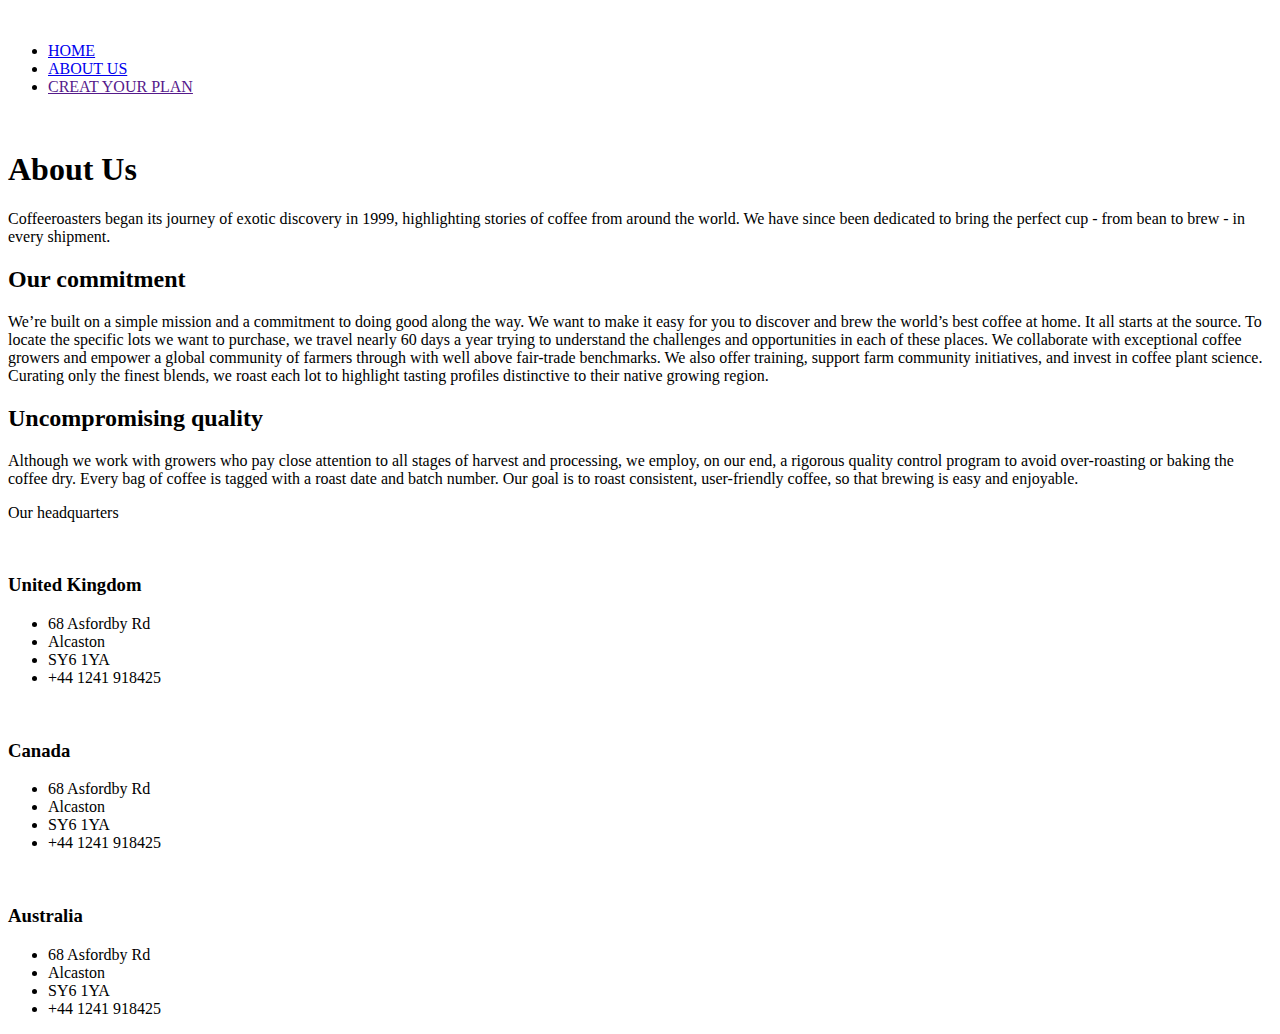
==== aboutus.html @ f8c3ae98 "added about us" ====
<!DOCTYPE html>
<html lang="en">
<head>
    <meta charset="UTF-8">
    <meta name="viewport" content="width=device-width, initial-scale=1.0">
    <title>Document</title>
    <link rel="stylesheet" href="aboutus.css">
</head>
<body>
    <div class="container">
        <nav>
            <img class="sayt-logo" src="./images/Group 5 (3).png" alt="">
            <ul>
                <li><a href="./index.html">HOME</a></li>
                <li><a href="./aboutus.html">ABOUT US</a></li>
                <li><a href="">CREAT YOUR PLAN</a></li>
            </ul>
            <img class="hamburger" src="./images/Combined Shape 2.png" alt="">
        </nav>
        <section class="about-us">
            <div class="about-us__text">
                <h1>About Us</h1>
                <p>Coffeeroasters began its journey of exotic discovery in 1999, highlighting stories of coffee from around the world. We have since been dedicated to bring the perfect cup - from bean to brew - in every shipment.</p>
            </div>
        </section>
        <section class="comintment">
            <div class="comintment-img"></div>
            <div class="comintment-text">
                <h2>Our commitment</h2>
                <p>We’re built on a simple mission and a commitment to doing good along the way. We want to make it easy for you to discover and brew the world’s best coffee at home. It all starts at the source. To locate the specific lots we want to purchase, we travel nearly 60 days a year trying to understand the challenges and opportunities in each of these places. We collaborate with exceptional coffee growers and empower a global community of farmers through with well above fair-trade benchmarks. We also offer training, support farm community initiatives, and invest in coffee plant science. Curating only the finest blends, we roast each lot to highlight tasting profiles distinctive to their native growing region.</p>
            </div>
        </section>
        <section class="quality">
           <div class="quality-text"> 
                <h2>Uncompromising quality</h2>
                <p>Although we work with growers who pay close attention to all stages of harvest and processing, we employ, on our end, a rigorous quality control program to avoid over-roasting or baking the coffee dry. Every bag of coffee is tagged with a roast date and batch number. Our goal is to roast consistent, user-friendly coffee, so that brewing is easy and enjoyable.</p>
            </div>
            <div class="quality-img">
                
            </div>
        </section>
        <section class="our-partners">
            <p>Our headquarters</p>
            <div class="partners-information">
                <div>
                    <img src="./images/Combined Shape (1).png" alt="">
                    <h3>United Kingdom</h3>
                    <ul>
                        <li>68  Asfordby Rd</li>
                        <li>Alcaston</li>
                        <li>SY6 1YA</li>
                        <li>+44 1241 918425</li>
                    </ul>
                </div>
                <div>
                    <img src="./images/Combined Shape (2).png" alt="">
                    <h3>Canada</h3>
                    <ul>
                        <li>68  Asfordby Rd</li>
                        <li>Alcaston</li>
                        <li>SY6 1YA</li>
                        <li>+44 1241 918425</li>
                    </ul>
                </div>
                <div>
                    <img src="./images/Combined Shape (3).png" alt="">
                    <h3>Australia</h3>
                    <ul>
                        <li>68  Asfordby Rd</li>
                        <li>Alcaston</li>
                        <li>SY6 1YA</li>
                        <li>+44 1241 918425</li>
                    </ul>
                </div>
            </div>
        </section>
    </div>
</body>
</html>
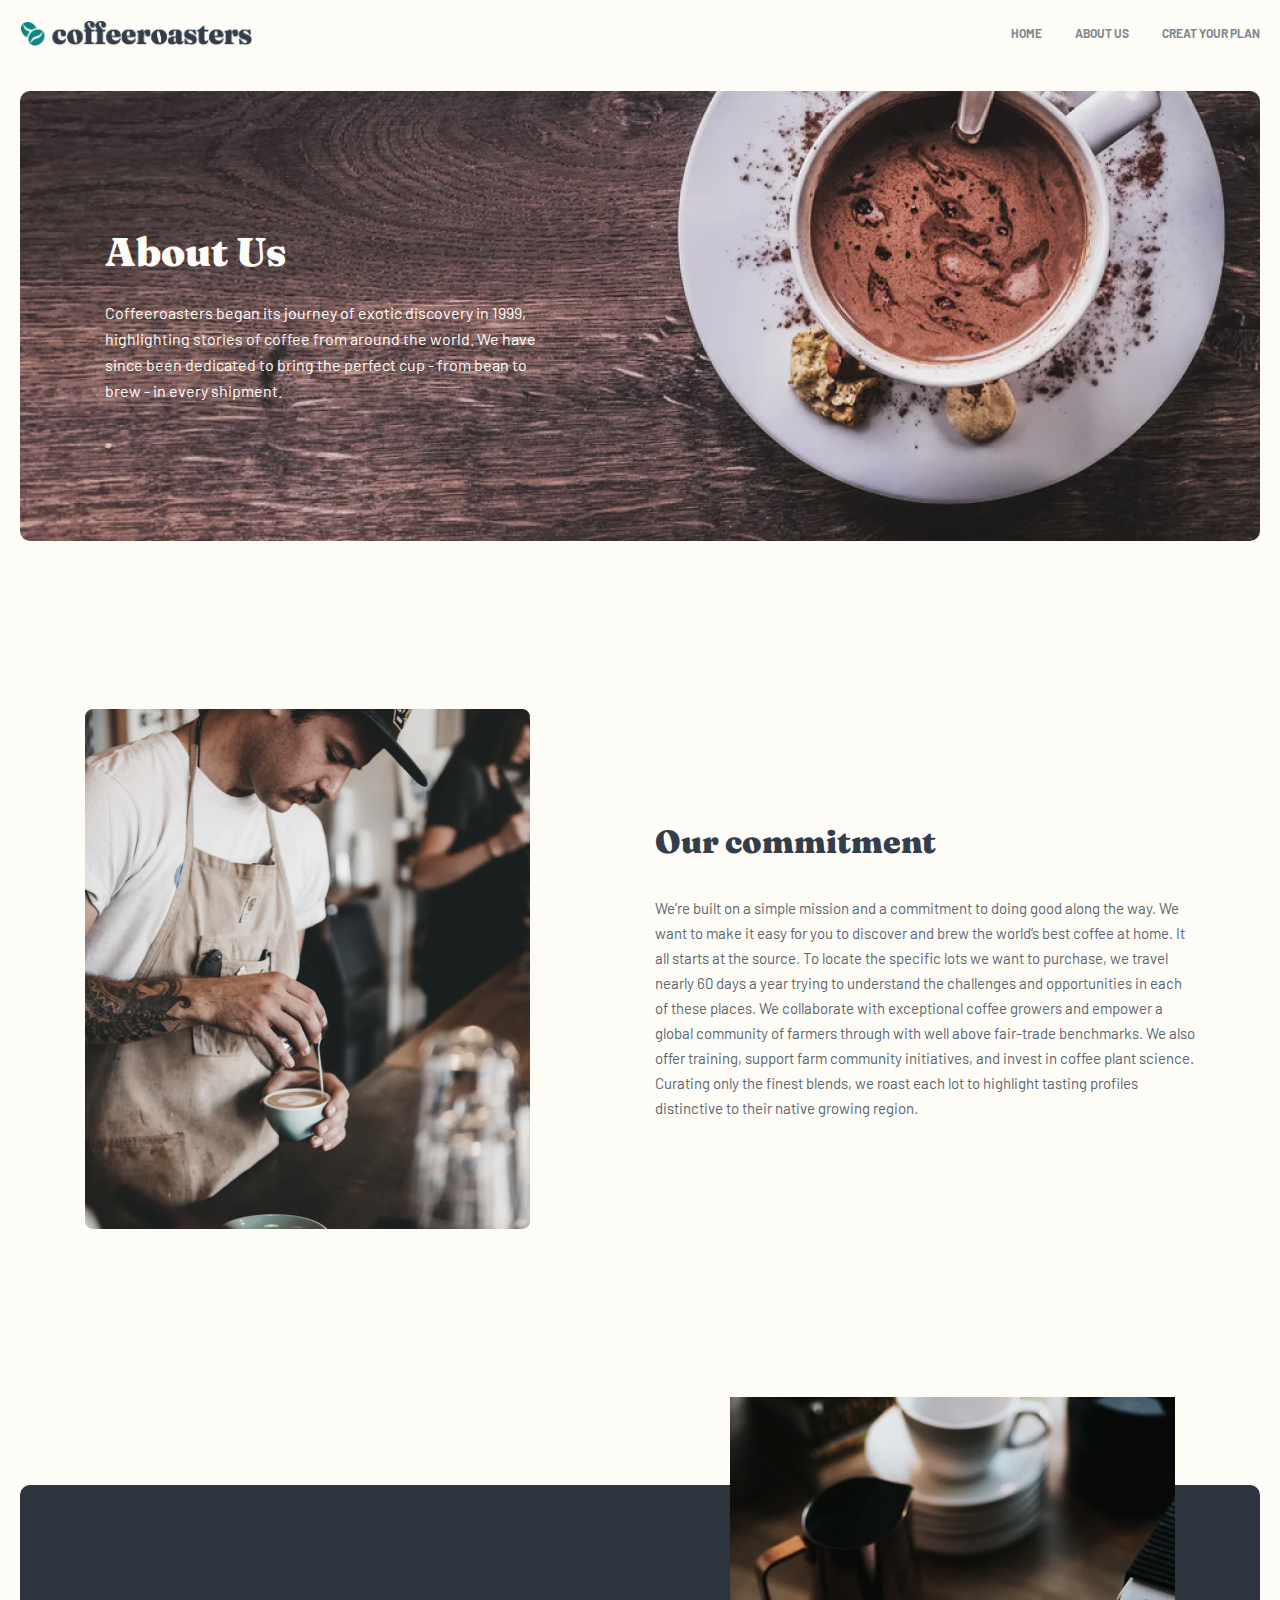
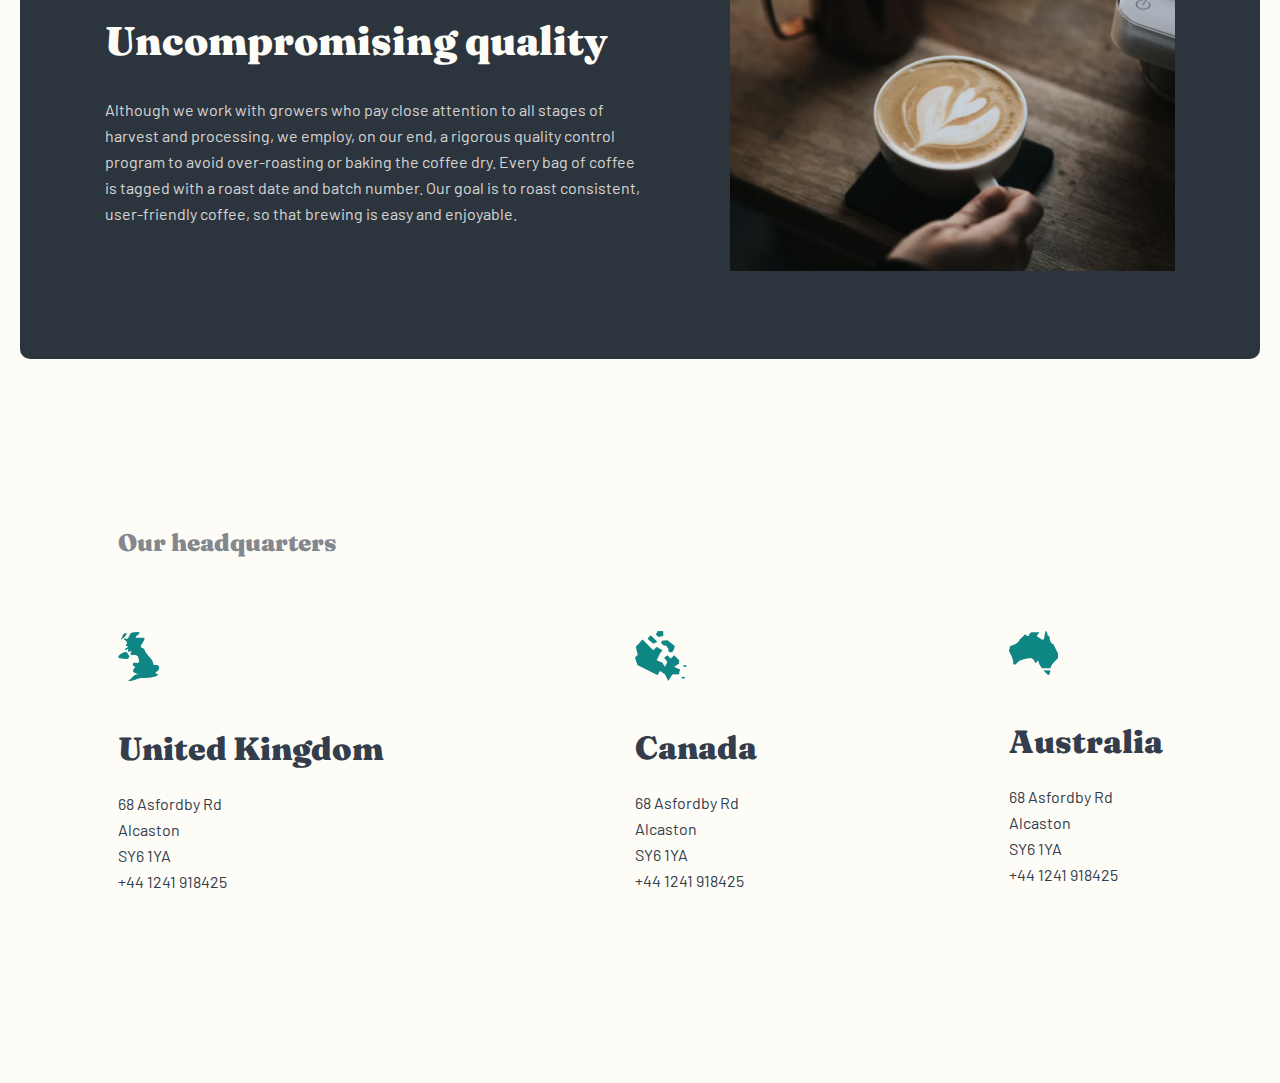
==== commit 100fccb8: "fixed bags" ====
--- a/aboutus.html
+++ b/aboutus.html
@@ -4,7 +4,7 @@
     <meta charset="UTF-8">
     <meta name="viewport" content="width=device-width, initial-scale=1.0">
     <title>Document</title>
-    <link rel="stylesheet" href="aboutus.css">
+    <link rel="stylesheet" href="./aboutus.css">
 </head>
 <body>
     <div class="container">
--- a/aboutus.css
+++ b/aboutus.css
@@ -0,0 +1,281 @@
+@import url("https://fonts.googleapis.com/css2?family=Barlow:wght@400;700&family=Fraunces:wght@900&display=swap");
+* {
+  margin: 0;
+  padding: 0;
+  box-sizing: border-box;
+  font-family: sans-serif;
+}
+
+.container {
+  max-width: 1440px;
+  background: #FEFCF7;
+  margin: 0 auto;
+  padding: 20px 20px;
+}
+.container nav {
+  max-width: 1280px;
+  display: flex;
+  justify-content: space-between;
+  align-items: center;
+  margin: auto;
+}
+.container nav .sayt-logo {
+  max-width: 236px;
+  height: 26px;
+}
+.container nav ul {
+  display: flex;
+  gap: 33px;
+  list-style-type: none;
+}
+.container nav ul li a {
+  text-decoration: none;
+  font-family: "Barlow";
+  font-weight: 700;
+  font-size: 12px;
+  line-height: 15px;
+  color: #83888F;
+}
+.container nav .hamburger {
+  display: none;
+}
+.container .about-us {
+  max-width: 1280px;
+  margin: auto;
+  height: 450px;
+  background-image: url(./images/Bitmap\ \(3\).png);
+  margin-top: 45px;
+  border-radius: 10px;
+  display: flex;
+  align-items: center;
+  padding-left: 85px;
+}
+.container .about-us .about-us__text {
+  max-width: 445px;
+}
+.container .about-us .about-us__text h1 {
+  font-family: "Fraunces";
+  font-weight: 900;
+  font-size: 40px;
+  line-height: 48px;
+  color: #FEFCF7;
+  margin-bottom: 24px;
+}
+.container .about-us .about-us__text p {
+  font-family: "Barlow";
+  font-weight: 400;
+  font-size: 16px;
+  line-height: 26px;
+  color: #FEFCF7;
+}
+.container .comintment {
+  display: flex;
+  justify-content: space-between;
+  align-items: center;
+  margin: 0px auto;
+  max-width: 1110px;
+  margin-top: 168px;
+  margin-top: 168px;
+}
+.container .comintment .comintment-img {
+  width: 445px;
+  background-image: url(./images/Bitmap@2x.jpg);
+  height: 520px;
+  background-size: cover;
+}
+.container .comintment .comintment-text {
+  max-width: 540px;
+}
+.container .comintment .comintment-text h2 {
+  font-family: "Fraunces";
+  font-weight: 900;
+  font-size: 32px;
+  line-height: 48px;
+  color: #333D4B;
+}
+.container .comintment .comintment-text p {
+  font-family: "Barlow";
+  font-weight: 400;
+  font-size: 15px;
+  line-height: 25px;
+  color: #333D4B;
+  opacity: 0.8;
+  margin-top: 30px;
+}
+.container .quality {
+  max-width: 1280px;
+  height: 474px;
+  display: flex;
+  align-items: center;
+  padding-left: 85px;
+  background-color: #2C343E;
+  border-radius: 10px;
+  margin: 0px auto;
+  margin-top: 256px;
+  position: relative;
+}
+.container .quality .quality-text {
+  max-width: 540px;
+}
+.container .quality .quality-text h2 {
+  font-family: "Fraunces";
+  font-weight: 900;
+  font-size: 40px;
+  line-height: 48px;
+  color: #FEFCF7;
+}
+.container .quality .quality-text p {
+  font-family: "Barlow";
+  font-weight: 400;
+  font-size: 16px;
+  line-height: 26px;
+  color: #FEFCF7;
+  opacity: 0.8;
+  margin-top: 32px;
+}
+.container .quality .quality-img {
+  width: 445px;
+  height: 474px;
+  background-image: url(./images/Bitmap\ \(2\).jpg);
+  position: absolute;
+  right: 85px;
+  bottom: 88px;
+}
+.container .our-partners {
+  max-width: 1045px;
+  margin: 168px auto;
+}
+.container .our-partners p {
+  font-family: "Fraunces";
+  font-weight: 900;
+  font-size: 24px;
+  line-height: 32px;
+  color: #83888F;
+}
+.container .our-partners .partners-information {
+  margin-top: 72px;
+  width: 100%;
+  display: flex;
+  justify-content: space-between;
+}
+.container .our-partners .partners-information div {
+  max-width: 348px;
+}
+.container .our-partners .partners-information div h3 {
+  font-family: "Fraunces";
+  font-weight: 900;
+  font-size: 32px;
+  line-height: 36px;
+  color: #333D4B;
+  margin-top: 45px;
+}
+.container .our-partners .partners-information div ul {
+  margin-top: 24px;
+  list-style-type: none;
+}
+.container .our-partners .partners-information div ul li {
+  font-family: "Barlow";
+  font-weight: 400;
+  font-size: 16px;
+  line-height: 26px;
+  color: #333D4B;
+}
+
+@media only screen and (max-width: 1205px) {
+  .container .quality {
+    width: 688px;
+    height: 488px;
+    justify-content: center;
+    padding: 0px 20px;
+    margin: 0px auto;
+    margin-top: 304px;
+  }
+  .container .quality .quality-text {
+    padding-top: 90px;
+    text-align: center;
+  }
+  .container .quality .quality-img {
+    width: 570px;
+    height: 320px;
+    background-image: url(./images/Bitmap\ \(3\).jpg);
+    background-size: cover;
+    bottom: 337px;
+    right: 58px;
+    border-radius: 10px;
+  }
+}
+@media only screen and (max-width: 1024px) {
+  .container .comintment {
+    max-width: 689px;
+    margin-top: 144px;
+  }
+  .container .comintment .comintment-img {
+    width: 281px;
+    height: 470px;
+    background-image: url(./images/Bitmap.jpg);
+  }
+  .container .comintment .comintment-text {
+    max-width: 339px;
+    text-align: center;
+  }
+}
+@media only screen and (max-width: 768px) {
+  .container nav ul {
+    display: none;
+  }
+  .container nav .hamburger {
+    display: block;
+  }
+  .container .about-us {
+    padding-left: 58px;
+  }
+  .container .about-us .about-us__text {
+    max-width: 398px;
+  }
+  .container .comintment {
+    display: block;
+    margin: 120px auto;
+    max-width: 327px;
+  }
+  .container .comintment .comintment-text {
+    margin-top: 48px;
+  }
+  .container .quality {
+    width: 327px;
+    height: 509px;
+    margin-top: 198px;
+  }
+  .container .quality .quality-text h2 {
+    font-size: 28px;
+    line-height: 28px;
+    margin-top: 20px;
+  }
+  .container .quality .quality-img {
+    width: 279px;
+    height: 156px;
+    background-image: url(./images/Bitmap\ \(4\).png);
+    left: 25px;
+    top: -80px;
+  }
+  .container .our-partners p {
+    text-align: center;
+  }
+  .container .our-partners .partners-information {
+    display: block;
+  }
+  .container .our-partners .partners-information div {
+    margin: auto;
+    margin-top: 88px;
+    text-align: center;
+  }
+}
+@media only screen and (max-width: 485px) {
+  .container .about-us {
+    justify-content: center;
+    padding-right: 24px;
+    padding-left: 24px;
+  }
+  .container .about-us .about-us__text {
+    text-align: center;
+  }
+}/*# sourceMappingURL=aboutus.css.map */